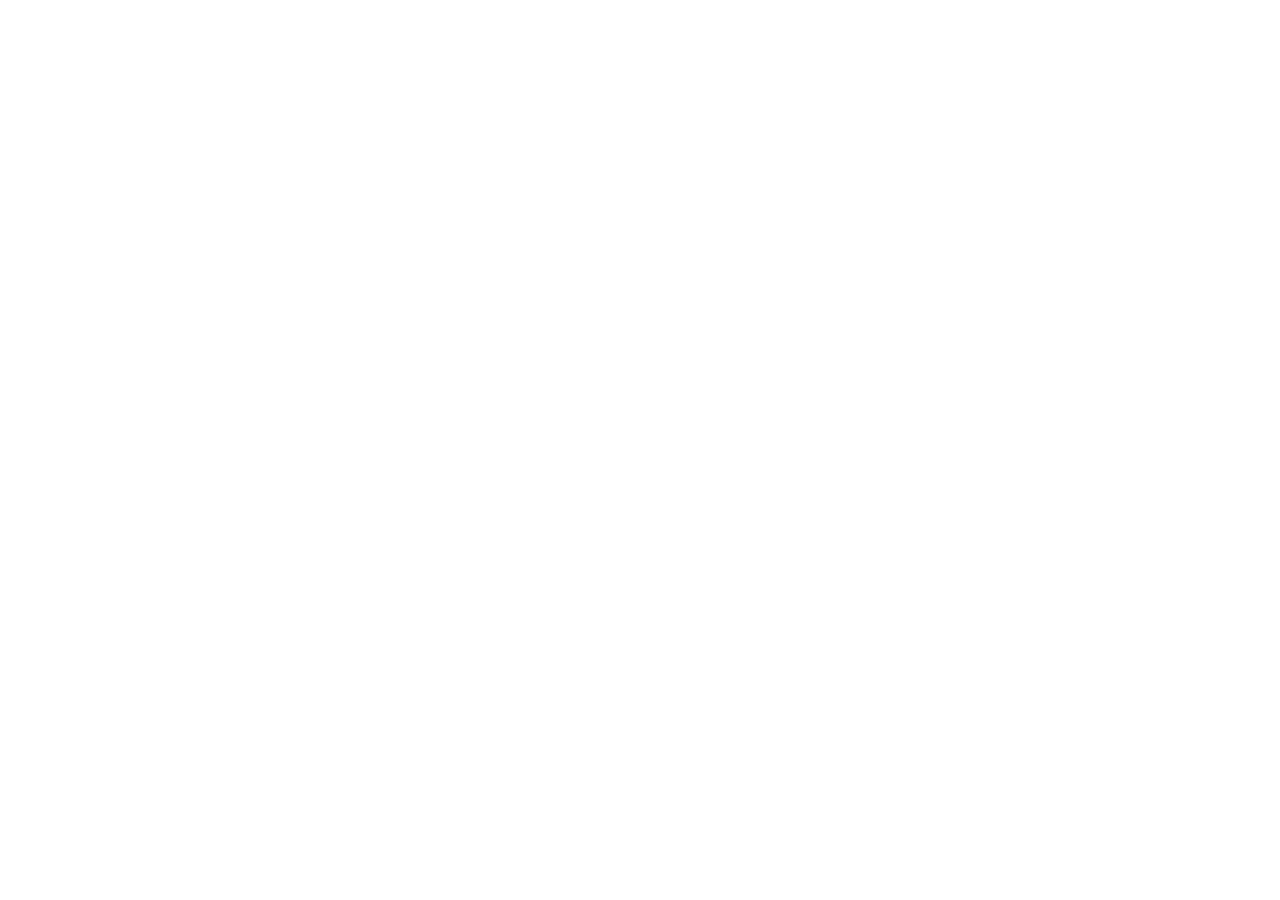
==== challenges/blog-preview-card/index.html @ f1203cb7 "[PS-12MAR2026]: blog preview card initial setup" ====
<!DOCTYPE html>
<html lang="en">
<head>
    <meta charset="UTF-8">
    <meta name="viewport" content="width=device-width, initial-scale=1.0">
    <title>Blog Preview Card</title>
    <link rel="shortcut icon" href="../../assets/blog-preview-card/images/favicon-32x32.png" type="image/x-icon">
</head>
<body>
    <div class="container">
        <div class="card">
            
        </div>
    </div>
</body>
</html>
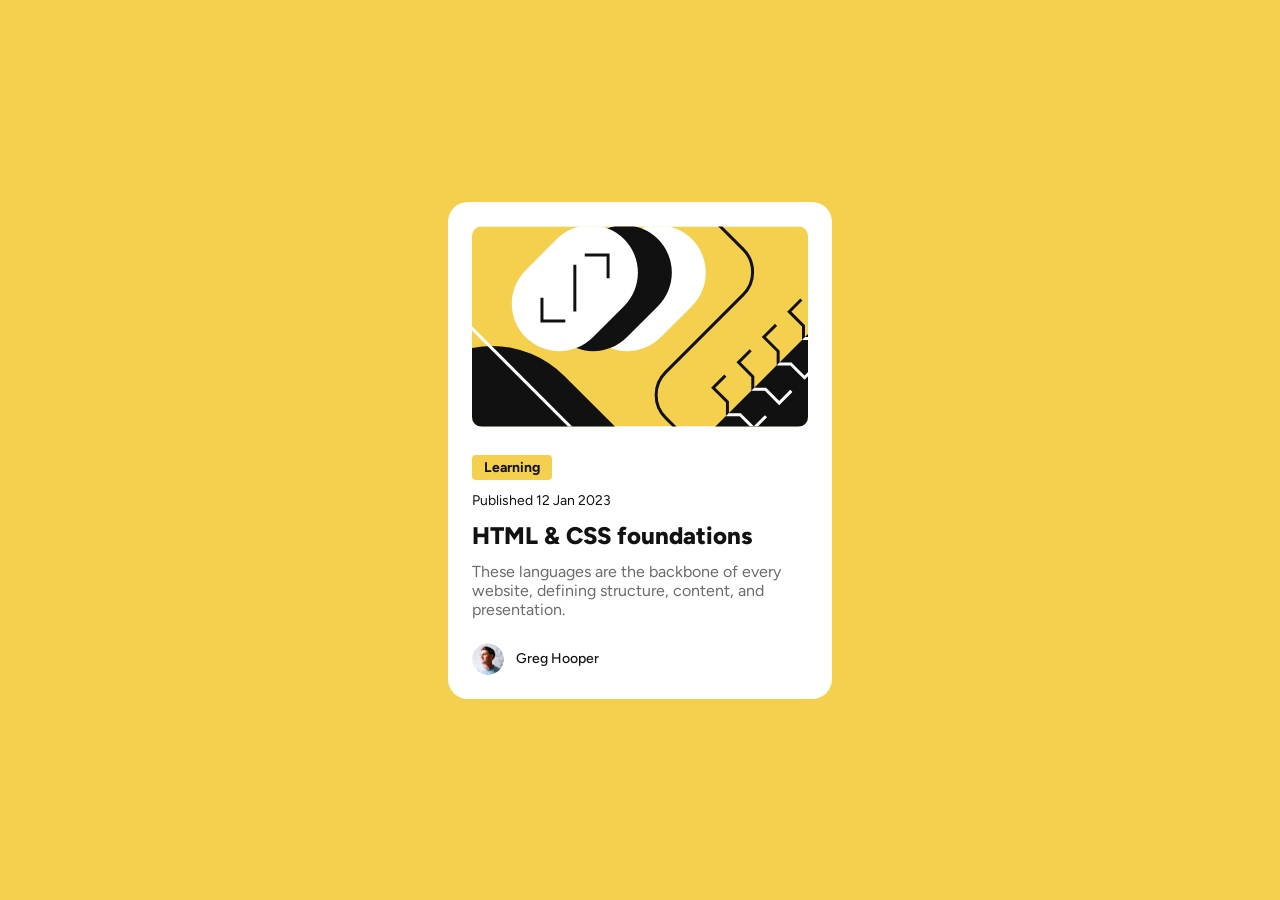
==== commit 53d04126: "[PS-12MAR2026]: blog preview card final iteration" ====
--- a/challenges/blog-preview-card/index.html
+++ b/challenges/blog-preview-card/index.html
@@ -5,11 +5,22 @@
     <meta name="viewport" content="width=device-width, initial-scale=1.0">
     <title>Blog Preview Card</title>
     <link rel="shortcut icon" href="../../assets/blog-preview-card/images/favicon-32x32.png" type="image/x-icon">
+    <link rel="stylesheet" href="./style.css">
 </head>
 <body>
     <div class="container">
         <div class="card">
-            
+            <img src="../../assets/blog-preview-card/images/illustration-article.svg" alt="illustration-article" class="card-image">
+            <div class="card-content">
+                <span class="card-category">Learning</span>
+                <span class="publish-date">Published 12 Jan 2023</span>
+                <h1 class="card-title">HTML & CSS foundations</h1>
+                <p class="description">These languages are the backbone of every website, defining structure, content, and presentation.</p>
+            </div>
+            <div class="author">
+                <img src="../../assets/blog-preview-card/images/image-avatar.webp" alt="avatar-michelle" class="author-avatar">
+                <span class="author-name">Greg Hooper</span>
+            </div>
         </div>
     </div>
 </body>
--- a/challenges/blog-preview-card/style.css
+++ b/challenges/blog-preview-card/style.css
@@ -0,0 +1,69 @@
+@import url('https://fonts.googleapis.com/css2?family=Figtree:ital,wght@0,300..900;1,300..900&display=swap');
+*,*::after,*::before {
+    box-sizing: border-box;
+    padding: 0;
+    margin: 0;
+}
+html,body{
+    font-family: 'Figtree', sans-serif; 
+    color: hsl(0, 0%, 7%);
+     font-size: 14px;
+}
+.container{
+    background-color: hsl(47, 88%, 63%);
+    min-height:100vh;
+    width: 100%;
+    display: flex;
+    justify-content: center;
+    align-items: center;
+    text-align: center;
+}
+.container .card{
+    background-color: hsl(0, 0%, 100%);
+    border-radius: 20px;
+    padding: 24px;
+    max-width: 384px;
+}
+.container .card img.card-image{
+    width: 100%;
+    border-radius: 10px;
+    margin-bottom: 24px;
+}
+.container .card .card-content{
+    position: relative;
+    display: flex;
+    flex-direction: column;
+    align-items: flex-start;
+    gap: 12px;
+    text-align: left; 
+    margin-bottom: 24px;
+}
+.container .card .card-content .card-category{ 
+  background-color: hsl(47, 88%, 63%);
+  border-radius: 4px; 
+  padding: 4px 12px;  
+  font-weight: bold;
+ 
+}
+.container .card .card-content .card-title{
+ font-size: 24px;
+  font-weight: 800;
+}
+.container .card .card-content .description{
+ font-size: 16px;
+ color: hsl(0, 0%, 42%);
+}
+.container .card  .author{
+    display: flex;
+    align-items: center;
+    gap: 12px;    
+}
+.container .card  .author img.author-avatar{
+    width: 32px;
+    height: 32px;
+    border-radius: 50%;
+}
+.container .card  .author .author-name{
+    color: hsl(0, 0%, 7%);
+    font-weight: 500;
+}
